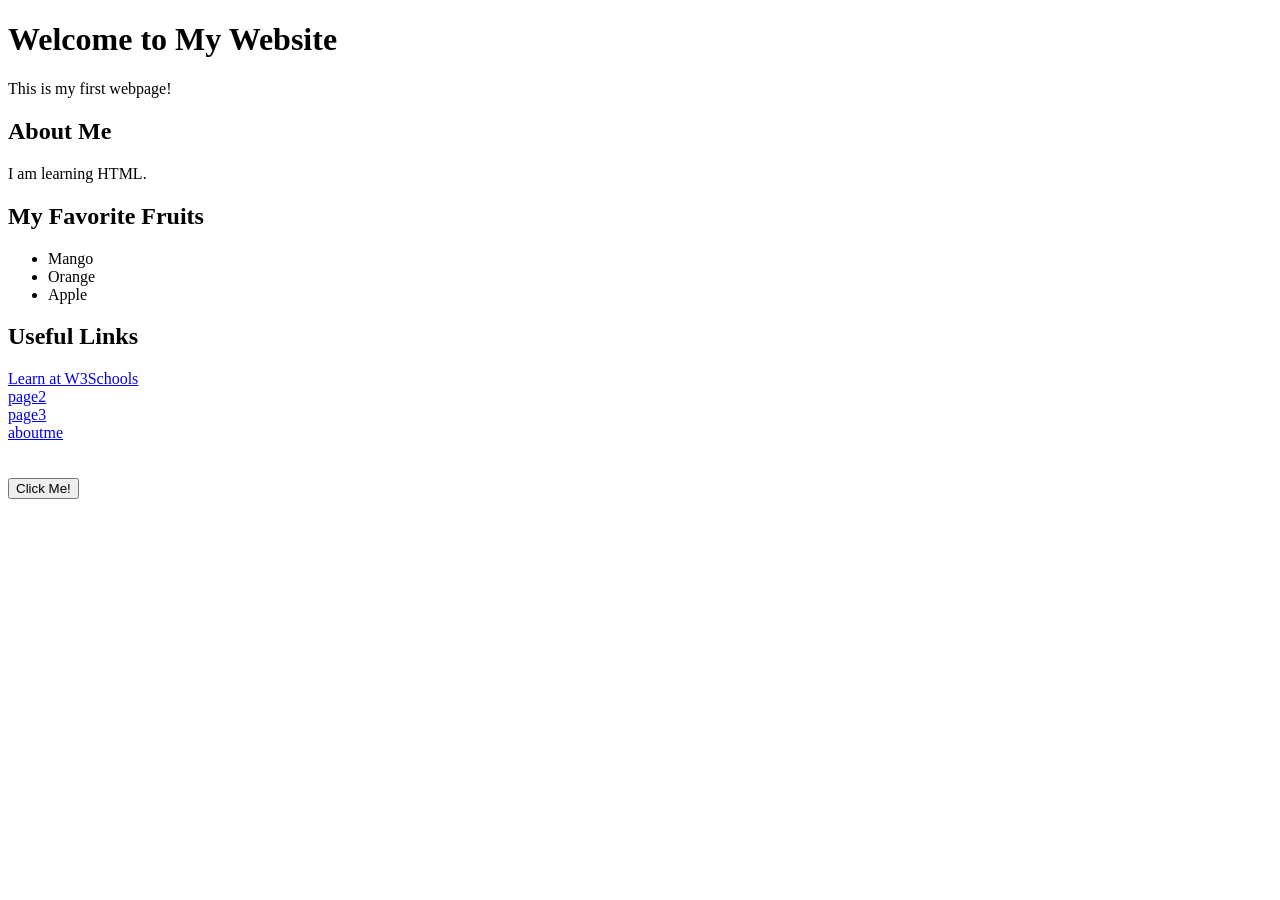
==== index.html @ ccda40fe "Create index.html" ====
<!DOCTYPE html>
<html>
<head>
    <meta charset="UTF-8">
    <title>Sasi's Note</title>
</head>
<body>
    <h1>Welcome to My Website</h1>
    <p>This is my first webpage!</p>
    
    <h2>About Me</h2>
    <p>I am learning HTML.</p>
    
    <h2>My Favorite Fruits</h2>
    <ul>
        <li>Mango</li>
        <li>Orange</li>
        <li>Apple</li>
    </ul>
    
    <h2>Useful Links</h2>
    <a href="https://www.w3schools.com">Learn at W3Schools</a><br>
    <a href="page/basichtml2.html">page2</a><br>
    <a href="basichtml3.html">page3</a><br>
    <a href="aboutme.html">aboutme</a><br>
    <br><br>
    <button>Click Me!</button>
</body>
</html>
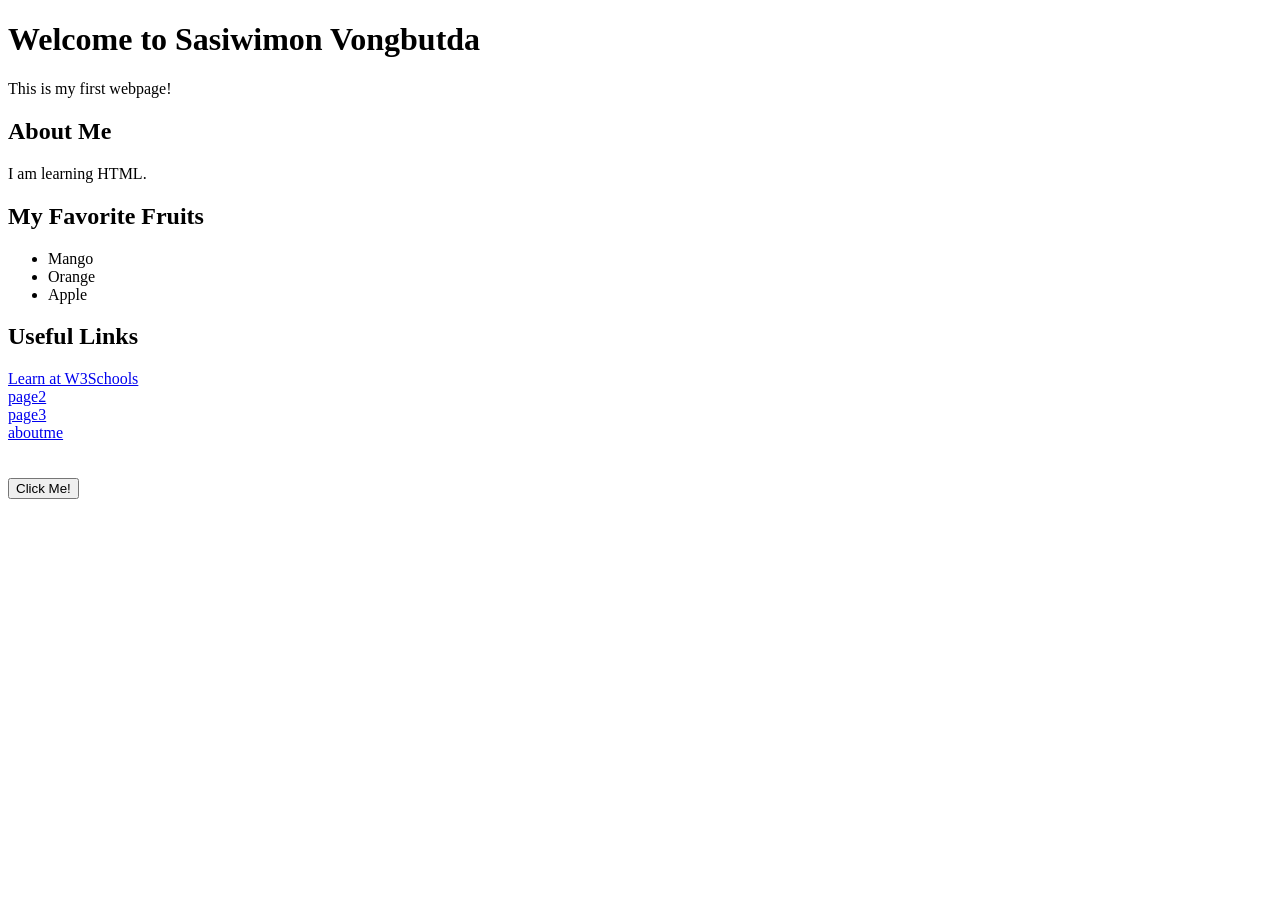
==== commit e938aef0: "edit h1" ====
--- a/index.html
+++ b/index.html
@@ -5,7 +5,7 @@
     <title>Sasi's Note</title>
 </head>
 <body>
-    <h1>Welcome to My Website</h1>
+    <h1>Welcome to Sasiwimon Vongbutda</h1>
     <p>This is my first webpage!</p>
     
     <h2>About Me</h2>
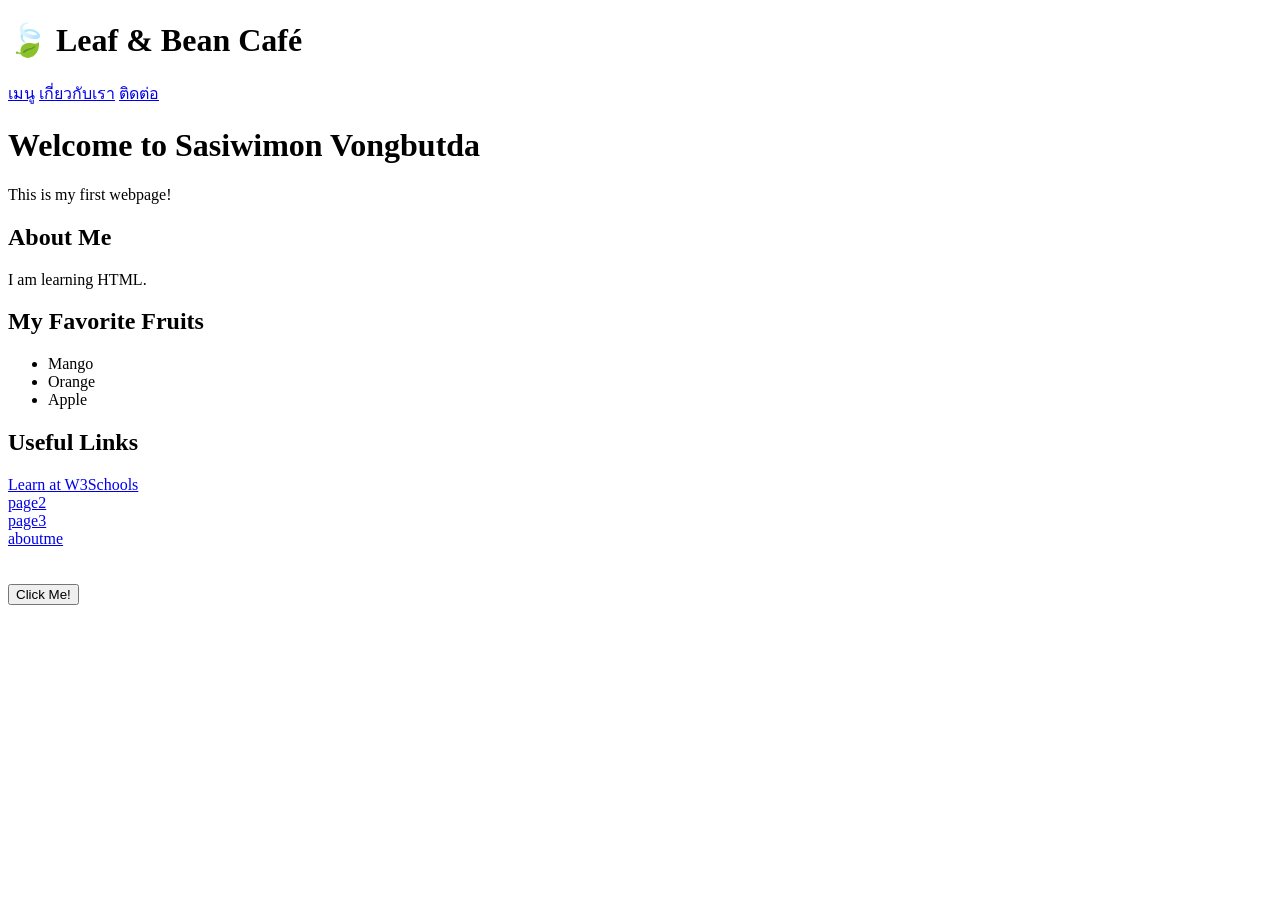
==== commit d030d240: "add header" ====
--- a/index.html
+++ b/index.html
@@ -2,9 +2,17 @@
 <html>
 <head>
     <meta charset="UTF-8">
-    <title>Sasi's Note</title>
+    <title>Leaf & Bean Café</title>
 </head>
 <body>
+    <header>
+        <h1>🍃 Leaf & Bean Café</h1>
+    <nav>
+        <a href="#menu">เมนู</a>
+        <a href="#about">เกี่ยวกับเรา</a>
+        <a href="#contact">ติดต่อ</a>
+    </nav>
+    </header>
     <h1>Welcome to Sasiwimon Vongbutda</h1>
     <p>This is my first webpage!</p>
     
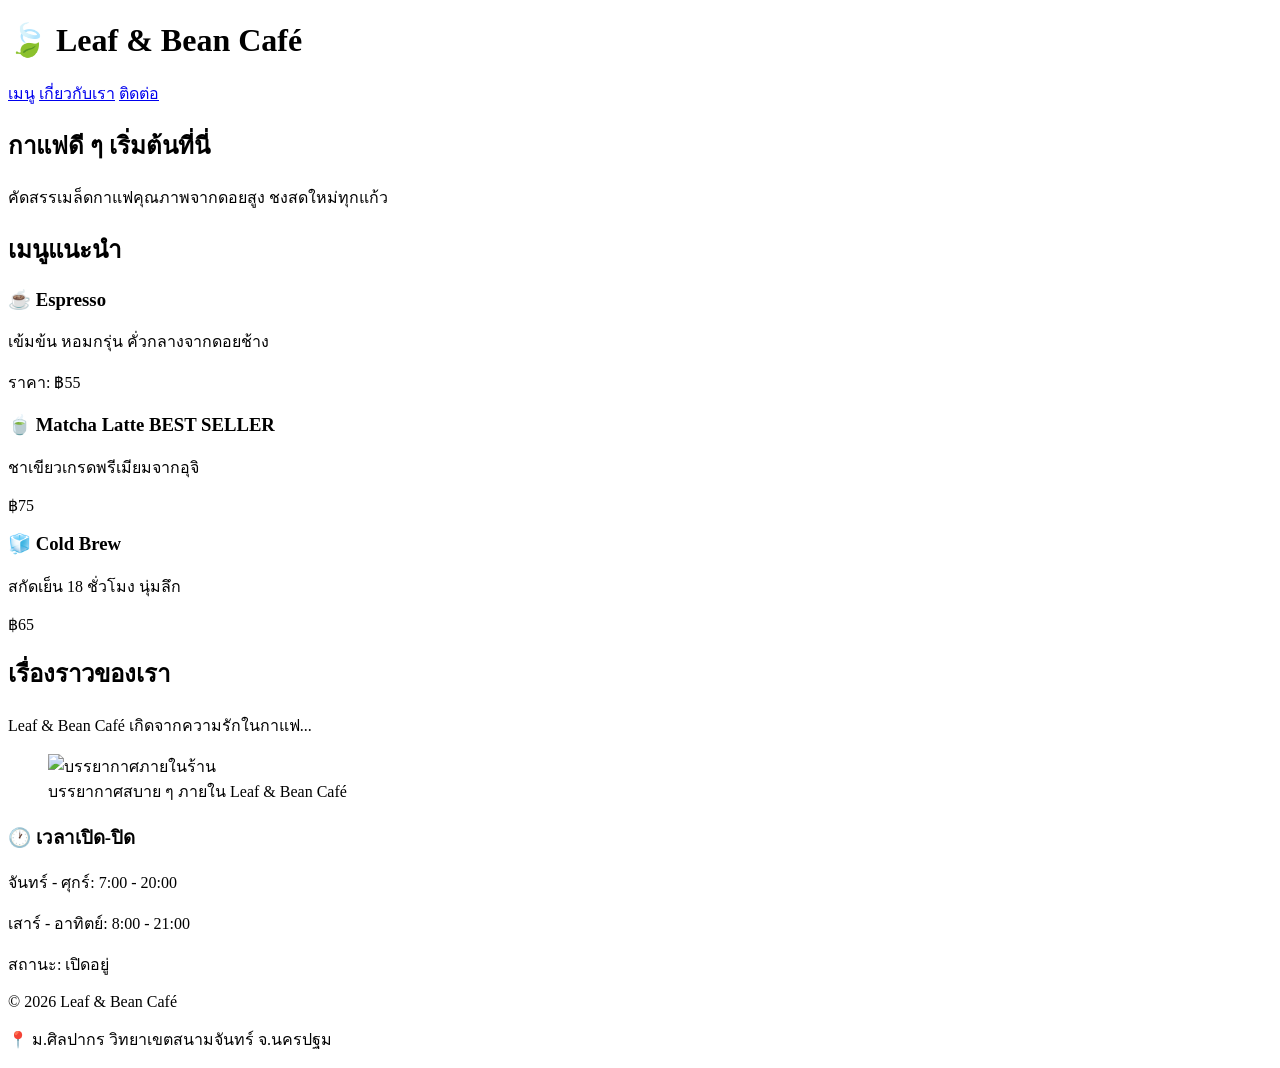
==== commit 05cd5f59: "new layout" ====
--- a/index.html
+++ b/index.html
@@ -8,30 +8,65 @@
     <header>
         <h1>🍃 Leaf & Bean Café</h1>
     <nav>
-        <a href="#menu">เมนู</a>
+        <a href="#drinkmenu">เมนู</a>
         <a href="#about">เกี่ยวกับเรา</a>
         <a href="#contact">ติดต่อ</a>
     </nav>
     </header>
-    <h1>Welcome to Sasiwimon Vongbutda</h1>
-    <p>This is my first webpage!</p>
-    
-    <h2>About Me</h2>
-    <p>I am learning HTML.</p>
-    
-    <h2>My Favorite Fruits</h2>
-    <ul>
-        <li>Mango</li>
-        <li>Orange</li>
-        <li>Apple</li>
-    </ul>
-    
-    <h2>Useful Links</h2>
-    <a href="https://www.w3schools.com">Learn at W3Schools</a><br>
-    <a href="page/basichtml2.html">page2</a><br>
-    <a href="basichtml3.html">page3</a><br>
-    <a href="aboutme.html">aboutme</a><br>
-    <br><br>
-    <button>Click Me!</button>
+    <main>
+    <!-- ส่วน Hero -->
+    <section>
+        <h2>กาแฟดี ๆ เริ่มต้นที่นี่</h2>
+        <p>คัดสรรเมล็ดกาแฟคุณภาพจากดอยสูง ชงสดใหม่ทุกแก้ว</p>
+    </section>
+
+    <!-- ส่วนเมนู -->
+    <section id = "drinkmenu">
+        <h2>เมนูแนะนำ</h2>
+        <!-- จะเพิ่มการ์ดเมนูใน Section 2 -->
+         <!-- div ครอบเมนูทั้งหมด — เตรียมจัดเป็น Grid ใน CSS -->
+<div class="menu-grid">
+    <!-- การ์ดเมนูที่ 1 -->
+    <div class="card">
+        <h3 class="card-title">☕ Espresso</h3>
+        <p class="card-desc">เข้มข้น หอมกรุ่น คั่วกลางจากดอยช้าง</p>
+        <p class="price">ราคา: <span>฿55</span></p>
+    </div>
+    <!-- การ์ดที่ 2 -->
+    <div class="card">
+        <h3 class="card-title">🍵 Matcha Latte <span>BEST SELLER</span></h3>
+        <p class="card-desc">ชาเขียวเกรดพรีเมียมจากอุจิ</p>
+        <p class="price">฿75</p>
+    </div>
+    <!-- การ์ดที่ 3 -->
+    <div class="card">
+        <h3 class="card-title">🧊 Cold Brew</h3>
+        <p class="card-desc">สกัดเย็น 18 ชั่วโมง นุ่มลึก</p>
+        <p class="price">฿65</p>
+    </div>
+</div>
+    </section>
+
+    <!-- เรื่องราวร้าน — เนื้อหาอิสระ ใช้ <article> -->
+    <article id = "about">
+        <h2>เรื่องราวของเรา</h2>
+        <p>Leaf & Bean Café เกิดจากความรักในกาแฟ...</p>
+        <figure>
+            <img src="cafe-interior.jpg" alt="บรรยากาศภายในร้าน">
+            <figcaption>บรรยากาศสบาย ๆ ภายใน Leaf & Bean Café</figcaption>
+        </figure>
+    </article>
+</main>
+<aside>
+    <h3>🕐 เวลาเปิด-ปิด</h3>
+    <p>จันทร์ - ศุกร์: 7:00 - 20:00</p>
+    <p>เสาร์ - อาทิตย์: 8:00 - 21:00</p>
+    <p>สถานะ: <span>เปิดอยู่</span></p>
+</aside>
+
+<footer id = "contact">
+    <p>&copy; 2026 Leaf & Bean Café</p>
+    <p>📍 ม.ศิลปากร วิทยาเขตสนามจันทร์ จ.นครปฐม</p>
+</footer>
 </body>
 </html>
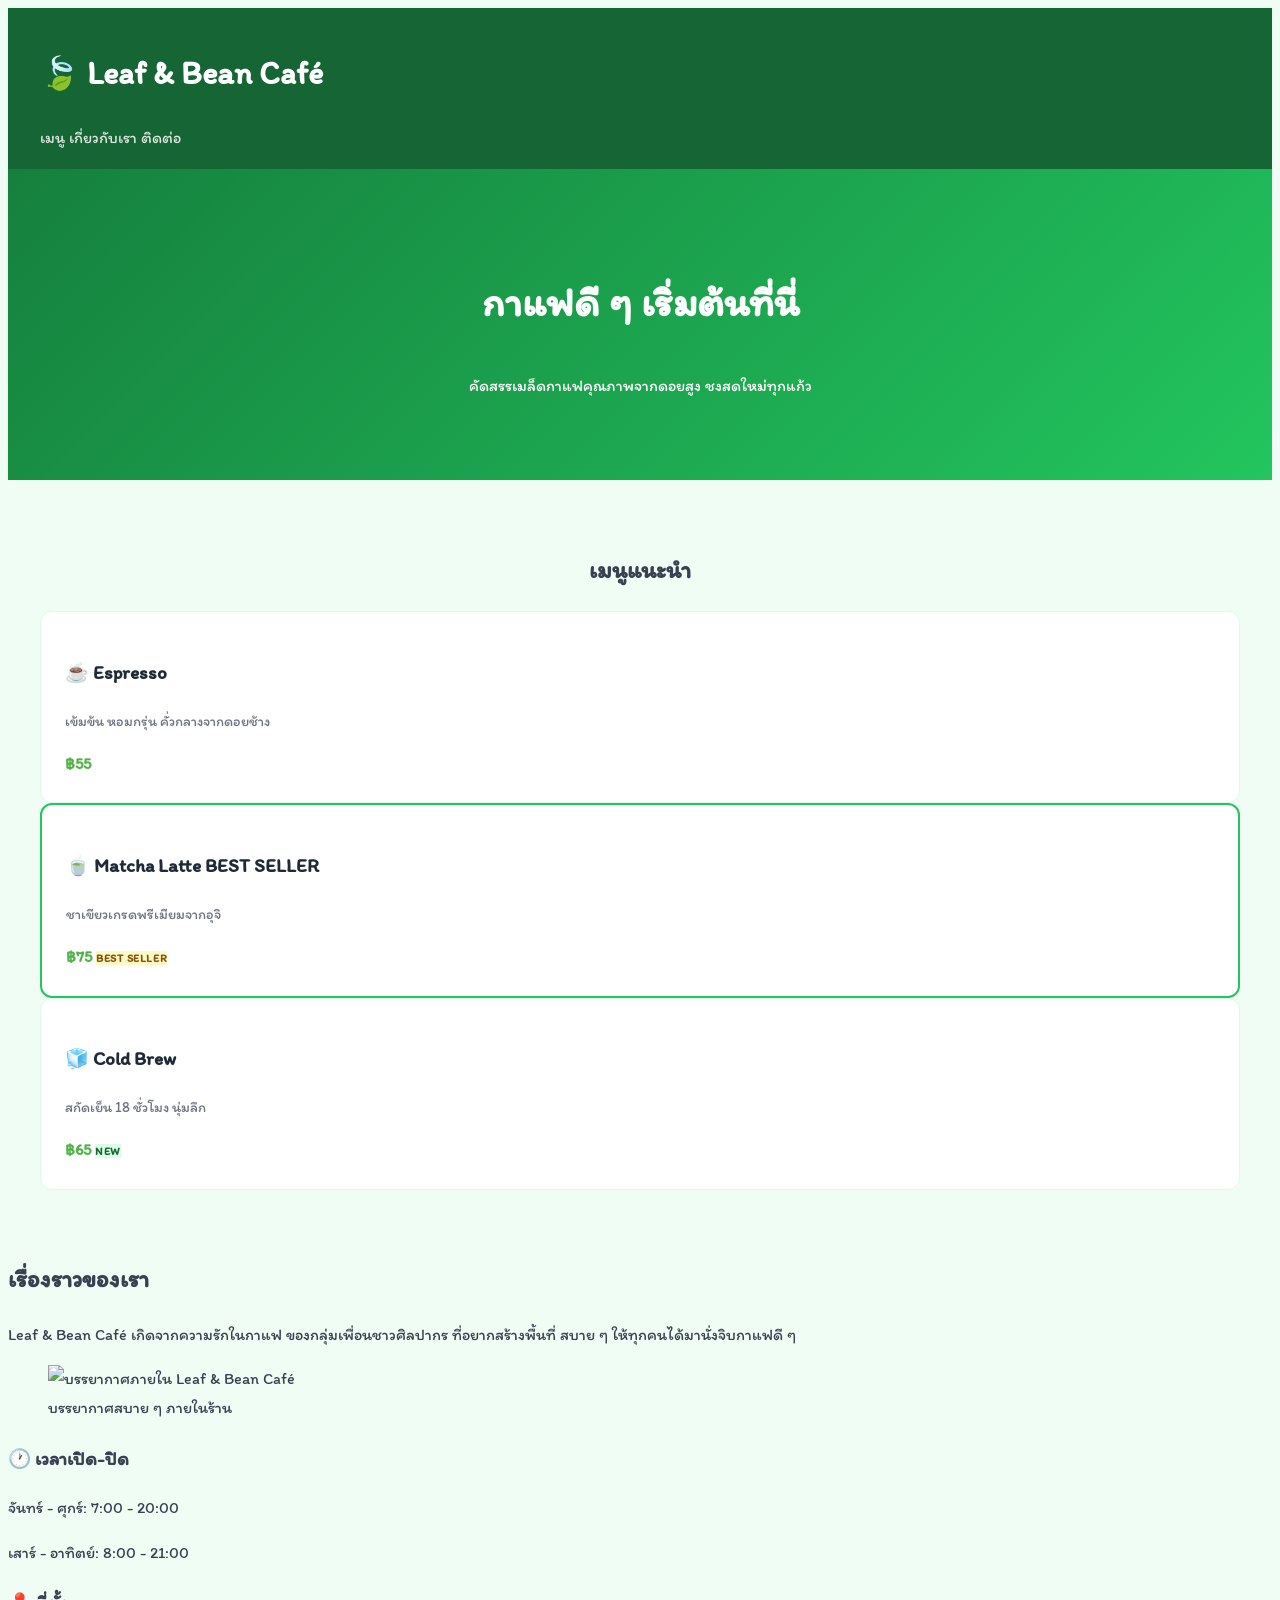
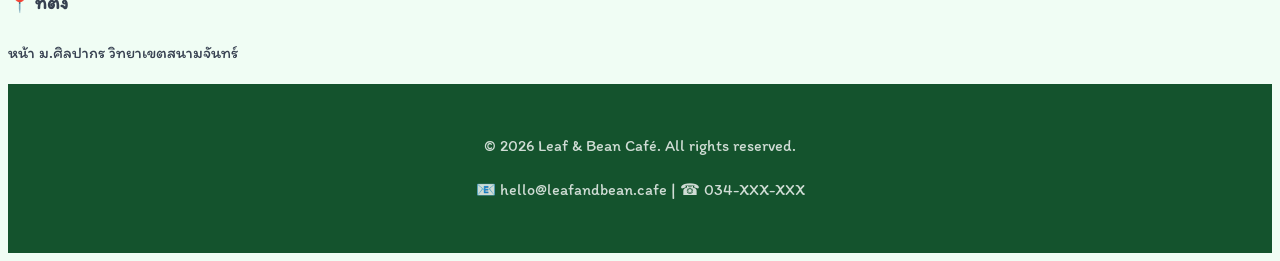
==== commit 84d10c3e: "add css" ====
--- a/index.html
+++ b/index.html
@@ -2,27 +2,33 @@
 <html>
 <head>
     <meta charset="UTF-8">
+    <meta name="viewport" content="width=device-width, initial-scale=1.0">
+    <link rel="preconnect" href="https://fonts.googleapis.com">
+    <link rel="preconnect" href="https://fonts.gstatic.com" crossorigin>
+    <link href="https://fonts.googleapis.com/css2?family=Itim&display=swap" rel="stylesheet">
     <title>Leaf & Bean Café</title>
+    <link rel="stylesheet" href="CSS/Style.css">
+    
 </head>
 <body>
-    <header>
-        <h1>🍃 Leaf & Bean Café</h1>
-    <nav>
-        <a href="#drinkmenu">เมนู</a>
-        <a href="#about">เกี่ยวกับเรา</a>
-        <a href="#contact">ติดต่อ</a>
-    </nav>
+    <header class="site-header" id="top">
+        <h1 class="logo">🍃 Leaf & Bean Café</h1>
+        <nav class="main-nav">
+            <a href="#drinkmenu">เมนู</a>
+            <a href="#about">เกี่ยวกับเรา</a>
+            <a href="#contact">ติดต่อ</a>
+        </nav>
     </header>
     <main>
     <!-- ส่วน Hero -->
-    <section>
+    <section class="hero-section">
         <h2>กาแฟดี ๆ เริ่มต้นที่นี่</h2>
         <p>คัดสรรเมล็ดกาแฟคุณภาพจากดอยสูง ชงสดใหม่ทุกแก้ว</p>
     </section>
 
     <!-- ส่วนเมนู -->
-    <section id = "drinkmenu">
-        <h2>เมนูแนะนำ</h2>
+    <section id = "menu">
+        <h2 class="reccommend-section h2">เมนูแนะนำ</h2>
         <!-- จะเพิ่มการ์ดเมนูใน Section 2 -->
          <!-- div ครอบเมนูทั้งหมด — เตรียมจัดเป็น Grid ใน CSS -->
 <div class="menu-grid">
@@ -30,43 +36,50 @@
     <div class="card">
         <h3 class="card-title">☕ Espresso</h3>
         <p class="card-desc">เข้มข้น หอมกรุ่น คั่วกลางจากดอยช้าง</p>
-        <p class="price">ราคา: <span>฿55</span></p>
+        <span class="price">฿55</span>
     </div>
     <!-- การ์ดที่ 2 -->
-    <div class="card">
+    <div class="card featured">
         <h3 class="card-title">🍵 Matcha Latte <span>BEST SELLER</span></h3>
         <p class="card-desc">ชาเขียวเกรดพรีเมียมจากอุจิ</p>
-        <p class="price">฿75</p>
+        <span class="price">฿75</span>
+        <span class="badge bestseller">BEST SELLER</span>
     </div>
     <!-- การ์ดที่ 3 -->
     <div class="card">
         <h3 class="card-title">🧊 Cold Brew</h3>
         <p class="card-desc">สกัดเย็น 18 ชั่วโมง นุ่มลึก</p>
-        <p class="price">฿65</p>
+        <span class="price">฿65</span>
+        <span class="badge new">NEW</span>
     </div>
 </div>
     </section>
 
-    <!-- เรื่องราวร้าน — เนื้อหาอิสระ ใช้ <article> -->
-    <article id = "about">
-        <h2>เรื่องราวของเรา</h2>
-        <p>Leaf & Bean Café เกิดจากความรักในกาแฟ...</p>
-        <figure>
-            <img src="cafe-interior.jpg" alt="บรรยากาศภายในร้าน">
-            <figcaption>บรรยากาศสบาย ๆ ภายใน Leaf & Bean Café</figcaption>
-        </figure>
-    </article>
-</main>
-<aside>
-    <h3>🕐 เวลาเปิด-ปิด</h3>
-    <p>จันทร์ - ศุกร์: 7:00 - 20:00</p>
-    <p>เสาร์ - อาทิตย์: 8:00 - 21:00</p>
-    <p>สถานะ: <span>เปิดอยู่</span></p>
-</aside>
+    <div class="content-wrapper">
+            <article id="about">
+                <h2 class="section-title">เรื่องราวของเรา</h2>
+                <p>Leaf & Bean Café เกิดจากความรักในกาแฟ
+                ของกลุ่มเพื่อนชาวศิลปากร ที่อยากสร้างพื้นที่
+                สบาย ๆ ให้ทุกคนได้มานั่งจิบกาแฟดี ๆ</p>
+                <figure>
+                    <img src="cafe-interior.jpg"
+                         alt="บรรยากาศภายใน Leaf & Bean Café">
+                    <figcaption>บรรยากาศสบาย ๆ ภายในร้าน</figcaption>
+                </figure>
+            </article>
 
-<footer id = "contact">
-    <p>&copy; 2026 Leaf & Bean Café</p>
-    <p>📍 ม.ศิลปากร วิทยาเขตสนามจันทร์ จ.นครปฐม</p>
-</footer>
+            <aside class="sidebar">
+                <h3>🕐 เวลาเปิด-ปิด</h3>
+                <p>จันทร์ - ศุกร์: 7:00 - 20:00</p>
+                <p>เสาร์ - อาทิตย์: 8:00 - 21:00</p>
+                <h3>📍 ที่ตั้ง</h3>
+                <p>หน้า ม.ศิลปากร วิทยาเขตสนามจันทร์</p>
+            </aside>
+        </div>
+    </main>
+ <footer class="site-footer" id="contact">
+        <p>&copy; 2026 Leaf & Bean Café. All rights reserved.</p>
+        <p>📧 hello@leafandbean.cafe | ☎ 034-XXX-XXX</p>
+    </footer>
 </body>
 </html>
--- a/CSS/Style.css
+++ b/CSS/Style.css
@@ -0,0 +1,96 @@
+body {
+    background-color: #f0fdf4;
+}
+body {
+    font-family: "Itim", cursive;
+    font-size: 16px;
+    line-height: 1.8;
+    color: #374151;
+    background-color: #f0fdf4;
+}
+
+.logo {
+    color: #ffffff;
+    font-size: 2rem;
+}
+.price {
+    color: #4fb345;
+    font-weight: bold;
+}
+.bestseller {
+    background-color: #fef9c3; /* เหลืองอ่อน */
+    color: #854d0e;            /* น้ำตาลทอง */
+}
+.new {
+    background-color: #dcfce7; /* เขียวอ่อน */
+    color: #166534;            /* เขียวเข้ม */
+}
+.hero-section h2 {
+    font-size: 2.5rem;
+    font-weight: 700;
+    text-align: center;
+}
+.reccommend-section{
+    text-align: center;
+}
+.hero-section {
+    background: linear-gradient(
+        135deg,
+        #15803d,         /* เขียวเข้ม */
+        #22c55e          /* เขียวสด */
+    );
+    color: white;
+    text-align: center;
+    padding: 4rem 2rem;
+}
+.site-header {
+    background-color: #166534;
+    color: white;
+    padding: 1rem 2rem;
+}
+#menu {
+    background-color: #f0fdf4;
+    padding: 3rem 2rem;
+}
+.site-footer {
+    background-color: #14532d;
+    color: rgba(255, 255, 255, 0.8);   /* ขาว 80% */
+    text-align: center;
+    padding: 2rem;
+}
+.main-nav a {
+    color: rgba(255, 255, 255, 0.85);
+    text-decoration: none;
+    font-weight: 500;
+}
+.main-nav a:hover {
+    color: rgba(255, 255, 255, 0.85);
+    text-decoration: underline;
+}
+
+/* Badge text */
+.badge {
+    font-size: 0.7rem;
+    font-weight: 600;
+    text-transform: uppercase;   /* ตัวพิมพ์ใหญ่ */
+    letter-spacing: 0.05em;
+}
+/* ── Cards ── */
+.card {
+    background: white;
+    border: 1px solid #dcfce7;
+    border-radius: 12px;
+    padding: 1.5rem;
+}
+.card.featured {
+    border: 2px solid #22c55e;
+}
+.card-title {
+    font-size: 1.2rem;
+    font-weight: 600;
+    color: #1f2937;
+}
+.card-desc {
+    color: #6b7280;
+    font-size: 0.9rem;
+}
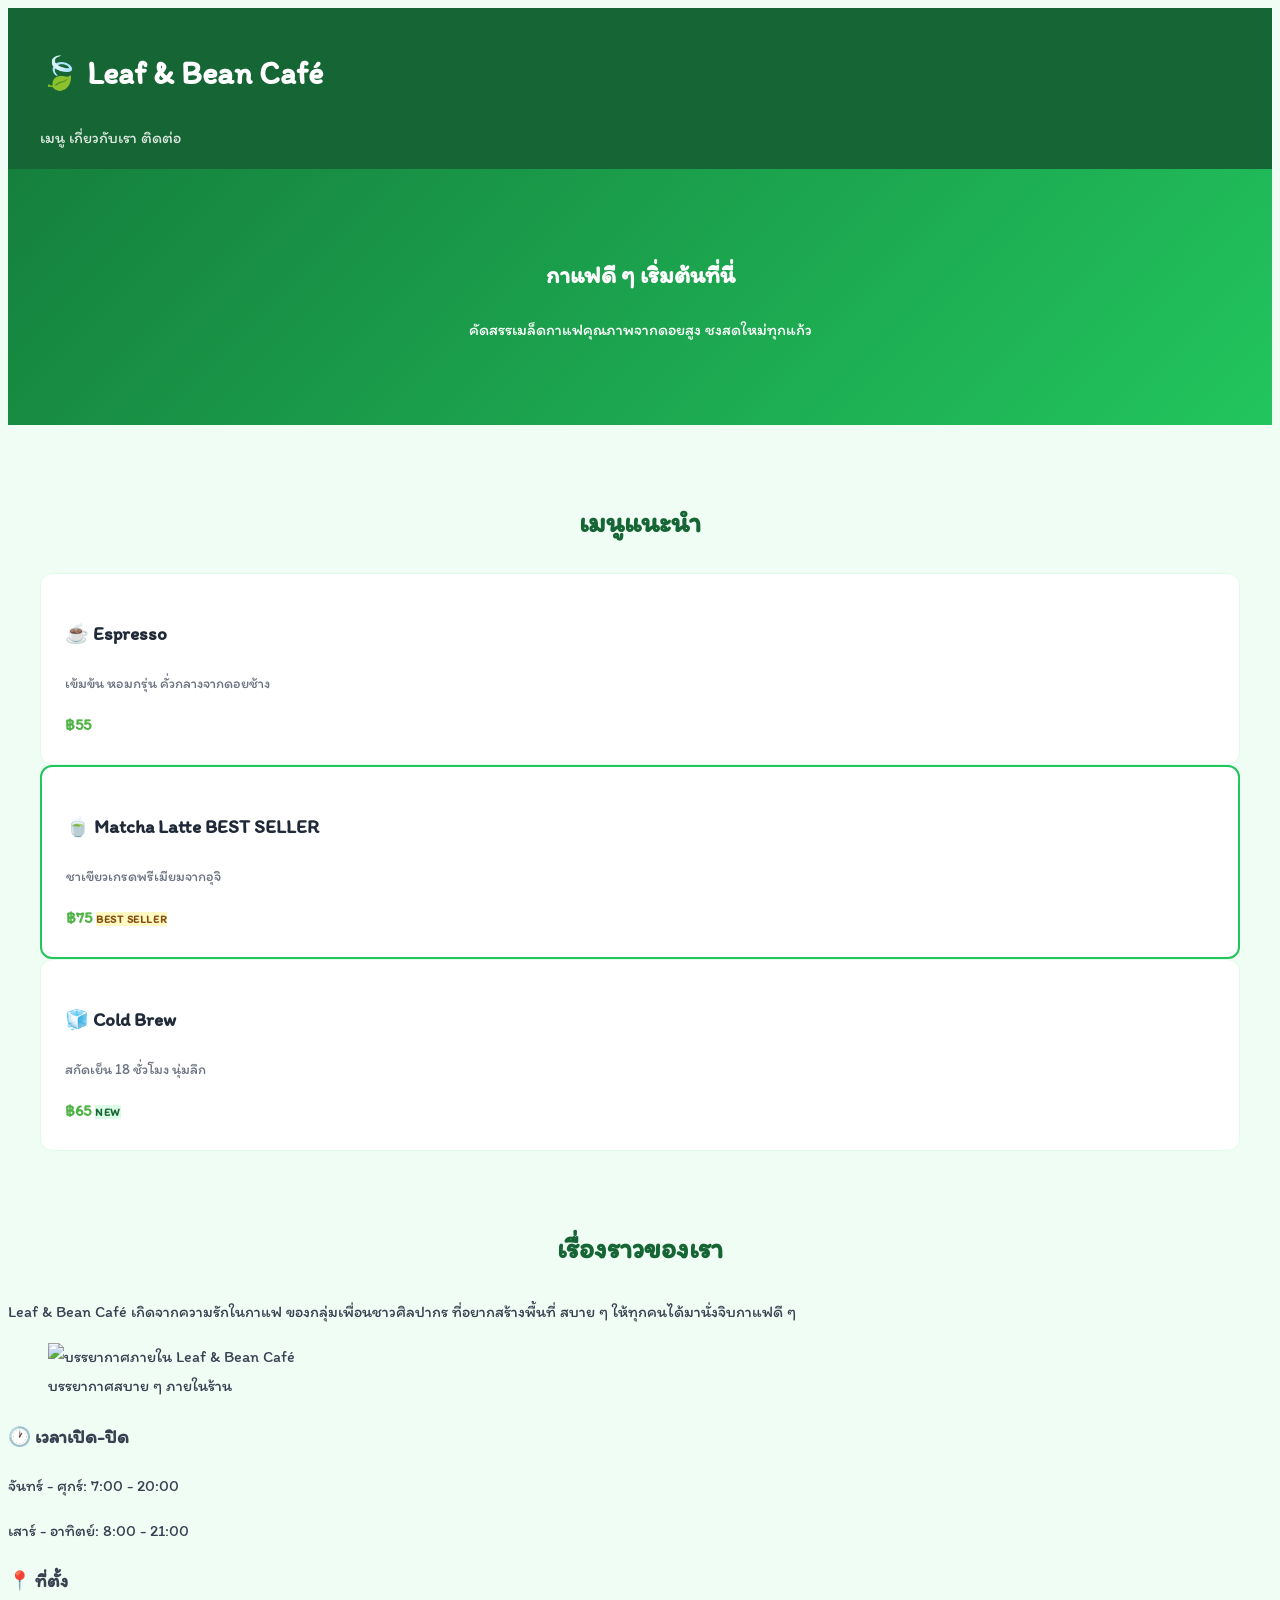
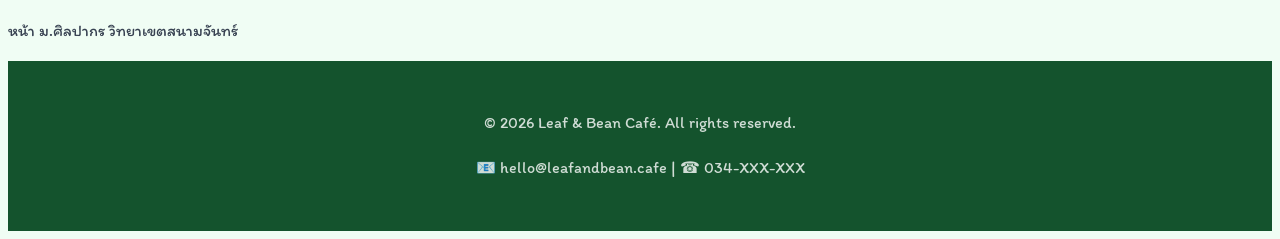
==== commit a387357f: "edit title" ====
--- a/index.html
+++ b/index.html
@@ -28,7 +28,7 @@
 
     <!-- ส่วนเมนู -->
     <section id = "menu">
-        <h2 class="reccommend-section h2">เมนูแนะนำ</h2>
+        <h2 class="section-title">เมนูแนะนำ</h2>
         <!-- จะเพิ่มการ์ดเมนูใน Section 2 -->
          <!-- div ครอบเมนูทั้งหมด — เตรียมจัดเป็น Grid ใน CSS -->
 <div class="menu-grid">
--- a/CSS/Style.css
+++ b/CSS/Style.css
@@ -25,11 +25,11 @@
     background-color: #dcfce7; /* เขียวอ่อน */
     color: #166534;            /* เขียวเข้ม */
 }
-.hero-section h2 {
+/* .hero-section h2 {
     font-size: 2.5rem;
     font-weight: 700;
     text-align: center;
-}
+} */
 .reccommend-section{
     text-align: center;
 }
@@ -93,4 +93,10 @@
 .card-desc {
     color: #6b7280;
     font-size: 0.9rem;
-}+}
+.section-title {
+    font-size: 1.8rem;
+    font-weight: 700;
+    color: #166534;
+    text-align: center;
+}
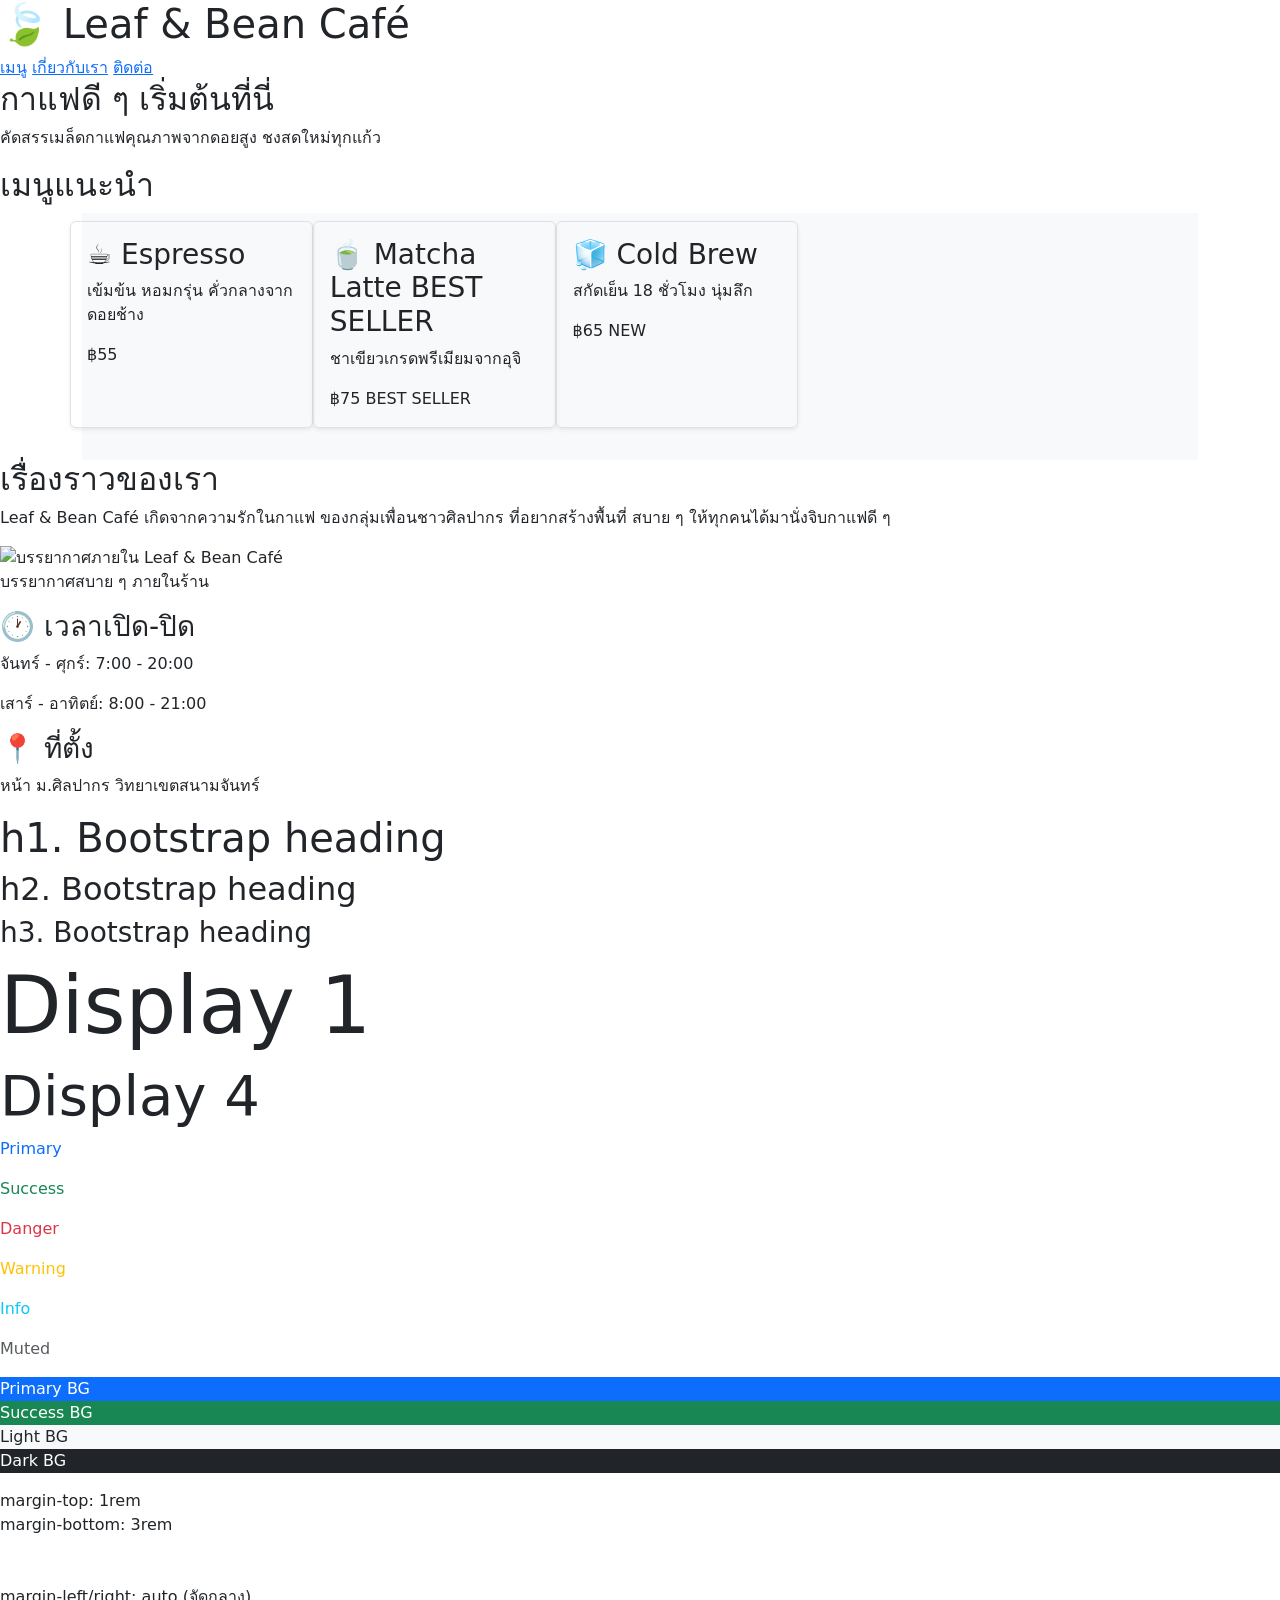
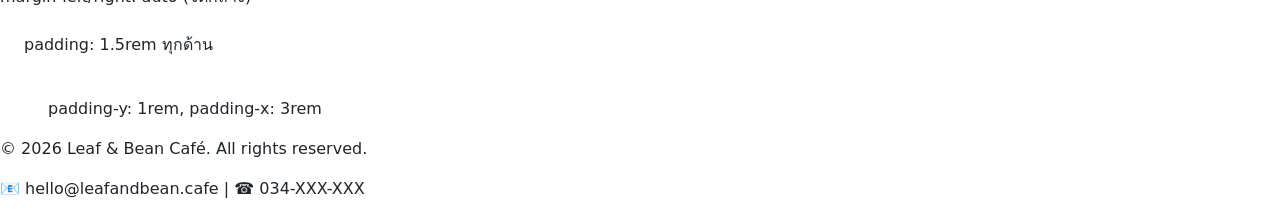
==== commit 1f8bc6ac: "edit mybt" ====
--- a/index.html
+++ b/index.html
@@ -1,17 +1,21 @@
 <!DOCTYPE html>
 <html>
+
 <head>
     <meta charset="UTF-8">
     <meta name="viewport" content="width=device-width, initial-scale=1.0">
-    <link rel="preconnect" href="https://fonts.googleapis.com">
+    <!-- <link rel="preconnect" href="https://fonts.googleapis.com">
     <link rel="preconnect" href="https://fonts.gstatic.com" crossorigin>
-    <link href="https://fonts.googleapis.com/css2?family=Itim&display=swap" rel="stylesheet">
+    <link href="https://fonts.googleapis.com/css2?family=Itim&display=swap" rel="stylesheet"> -->
     <title>Leaf & Bean Café</title>
-    <link rel="stylesheet" href="CSS/Style.css">
-    
+    <!-- <link rel="stylesheet" href="CSS/Style.css"> -->
+    <link href="https://cdn.jsdelivr.net/npm/bootstrap@5.3.8/dist/css/bootstrap.min.css" rel="stylesheet"
+        integrity="sha384-sRIl4kxILFvY47J16cr9ZwB07vP4J8+LH7qKQnuqkuIAvNWLzeN8tE5YBujZqJLB" crossorigin="anonymous">
+
 </head>
+
 <body>
-    <header class="site-header" id="top">
+    <header id="top">
         <h1 class="logo">🍃 Leaf & Bean Café</h1>
         <nav class="main-nav">
             <a href="#drinkmenu">เมนู</a>
@@ -20,66 +24,111 @@
         </nav>
     </header>
     <main>
-    <!-- ส่วน Hero -->
-    <section class="hero-section">
-        <h2>กาแฟดี ๆ เริ่มต้นที่นี่</h2>
-        <p>คัดสรรเมล็ดกาแฟคุณภาพจากดอยสูง ชงสดใหม่ทุกแก้ว</p>
-    </section>
+        <!-- ส่วน Hero -->
+        <section>
+            <h2>กาแฟดี ๆ เริ่มต้นที่นี่</h2>
+            <p>คัดสรรเมล็ดกาแฟคุณภาพจากดอยสูง ชงสดใหม่ทุกแก้ว</p>
+        </section>
+        <!-- <div class="container">
+            <div class="row">
+                <div class="col-4">คอลัมน์ 1 (4/12)</div>
+                <div class="col-4">คอลัมน์ 2 (4/12)</div>
+                <div class="col-4">คอลัมน์ 3 (4/12)</div>
+            </div> -->
+        </div>
+        <!-- ส่วนเมนู -->
+        <section id="menu">
+            <h2>เมนูแนะนำ</h2>
+            <!-- จะเพิ่มการ์ดเมนูใน Section 2 -->
+            <!-- div ครอบเมนูทั้งหมด — เตรียมจัดเป็น Grid ใน CSS -->
+            <div class="container">
+                <nav class="navbar navbar-expand-lg bg-body-tertiary">
+                <div class="row">
+                    <!-- การ์ดเมนูที่ 1 -->
+                    <div class="col-12 col-md-6 col-lg-3 border p-3 mb-4 rounded shadow-sm">
+                        <h3>☕ Espresso</h3>
+                        <p>เข้มข้น หอมกรุ่น คั่วกลางจากดอยช้าง</p>
+                        <span class="price">฿55</span>
+                    </div>
+                    <!-- การ์ดที่ 2 -->
+                    <div class="col-12 col-md-6 col-lg-3 border p-3 mb-4 rounded shadow-sm">
+                        <h3>🍵 Matcha Latte <span>BEST SELLER</span></h3>
+                        <p>ชาเขียวเกรดพรีเมียมจากอุจิ</p>
+                        <span>฿75</span>
+                        <span>BEST SELLER</span>
+                    </div>
+                    <!-- การ์ดที่ 3 -->
+                    <div class="col-12 col-md-6 col-lg-3 border p-3 mb-4 rounded shadow-sm">
+                        <h3>🧊 Cold Brew</h3>
+                        <p>สกัดเย็น 18 ชั่วโมง นุ่มลึก</p>
+                        <span>฿65</span>
+                        <span>NEW</span>
+                    </div>
+                </div>
+                </nav>
+            </div>
 
-    <!-- ส่วนเมนู -->
-    <section id = "menu">
-        <h2 class="section-title">เมนูแนะนำ</h2>
-        <!-- จะเพิ่มการ์ดเมนูใน Section 2 -->
-         <!-- div ครอบเมนูทั้งหมด — เตรียมจัดเป็น Grid ใน CSS -->
-<div class="menu-grid">
-    <!-- การ์ดเมนูที่ 1 -->
-    <div class="card">
-        <h3 class="card-title">☕ Espresso</h3>
-        <p class="card-desc">เข้มข้น หอมกรุ่น คั่วกลางจากดอยช้าง</p>
-        <span class="price">฿55</span>
-    </div>
-    <!-- การ์ดที่ 2 -->
-    <div class="card featured">
-        <h3 class="card-title">🍵 Matcha Latte <span>BEST SELLER</span></h3>
-        <p class="card-desc">ชาเขียวเกรดพรีเมียมจากอุจิ</p>
-        <span class="price">฿75</span>
-        <span class="badge bestseller">BEST SELLER</span>
-    </div>
-    <!-- การ์ดที่ 3 -->
-    <div class="card">
-        <h3 class="card-title">🧊 Cold Brew</h3>
-        <p class="card-desc">สกัดเย็น 18 ชั่วโมง นุ่มลึก</p>
-        <span class="price">฿65</span>
-        <span class="badge new">NEW</span>
-    </div>
-</div>
-    </section>
+        </section>
 
-    <div class="content-wrapper">
+        <div>
             <article id="about">
-                <h2 class="section-title">เรื่องราวของเรา</h2>
+                <h2>เรื่องราวของเรา</h2>
                 <p>Leaf & Bean Café เกิดจากความรักในกาแฟ
-                ของกลุ่มเพื่อนชาวศิลปากร ที่อยากสร้างพื้นที่
-                สบาย ๆ ให้ทุกคนได้มานั่งจิบกาแฟดี ๆ</p>
+                    ของกลุ่มเพื่อนชาวศิลปากร ที่อยากสร้างพื้นที่
+                    สบาย ๆ ให้ทุกคนได้มานั่งจิบกาแฟดี ๆ</p>
                 <figure>
-                    <img src="cafe-interior.jpg"
-                         alt="บรรยากาศภายใน Leaf & Bean Café">
+                    <img src="cafe-interior.jpg" alt="บรรยากาศภายใน Leaf & Bean Café">
                     <figcaption>บรรยากาศสบาย ๆ ภายในร้าน</figcaption>
                 </figure>
             </article>
 
-            <aside class="sidebar">
+            <aside>
                 <h3>🕐 เวลาเปิด-ปิด</h3>
                 <p>จันทร์ - ศุกร์: 7:00 - 20:00</p>
                 <p>เสาร์ - อาทิตย์: 8:00 - 21:00</p>
                 <h3>📍 ที่ตั้ง</h3>
                 <p>หน้า ม.ศิลปากร วิทยาเขตสนามจันทร์</p>
             </aside>
+            <!-- Heading Classes -->
+            <p class="h1">h1. Bootstrap heading</p>
+            <p class="h2">h2. Bootstrap heading</p>
+            <p class="h3">h3. Bootstrap heading</p>
+
+            <!-- Display Headings (ใหญ่กว่าปกติ) -->
+            <h1 class="display-1">Display 1</h1>
+            <h1 class="display-4">Display 4</h1>
         </div>
+        <!-- Text Colors -->
+        <p class="text-primary">Primary</p>
+        <p class="text-success">Success</p>
+        <p class="text-danger">Danger</p>
+        <p class="text-warning">Warning</p>
+        <p class="text-info">Info</p>
+        <p class="text-muted">Muted</p>
+
+        <!-- Background Colors -->
+        <div class="bg-primary text-white">Primary BG</div>
+        <div class="bg-success text-white">Success BG</div>
+        <div class="bg-light text-dark">Light BG</div>
+        <div class="bg-dark text-white">Dark BG</div>
+
+        <!-- Margin -->
+        <div class="mt-3">margin-top: 1rem</div>
+        <div class="mb-5">margin-bottom: 3rem</div>
+        <div class="mx-auto">margin-left/right: auto (จัดกลาง)</div>
+
+        <!-- Padding -->
+        <div class="p-4">padding: 1.5rem ทุกด้าน</div>
+        <div class="py-3 px-5">padding-y: 1rem, padding-x: 3rem</div>
     </main>
- <footer class="site-footer" id="contact">
+    <footer id="contact">
         <p>&copy; 2026 Leaf & Bean Café. All rights reserved.</p>
         <p>📧 hello@leafandbean.cafe | ☎ 034-XXX-XXX</p>
     </footer>
+    <script src="https://cdn.jsdelivr.net/npm/bootstrap@5.3.8/dist/js/bootstrap.bundle.min.js"
+        integrity="sha384-FKyoEForCGlyvwx9Hj09JcYn3nv7wiPVlz7YYwJrWVcXK/BmnVDxM+D2scQbITxI"
+        crossorigin="anonymous"></script>
+
 </body>
-</html>
+
+</html>
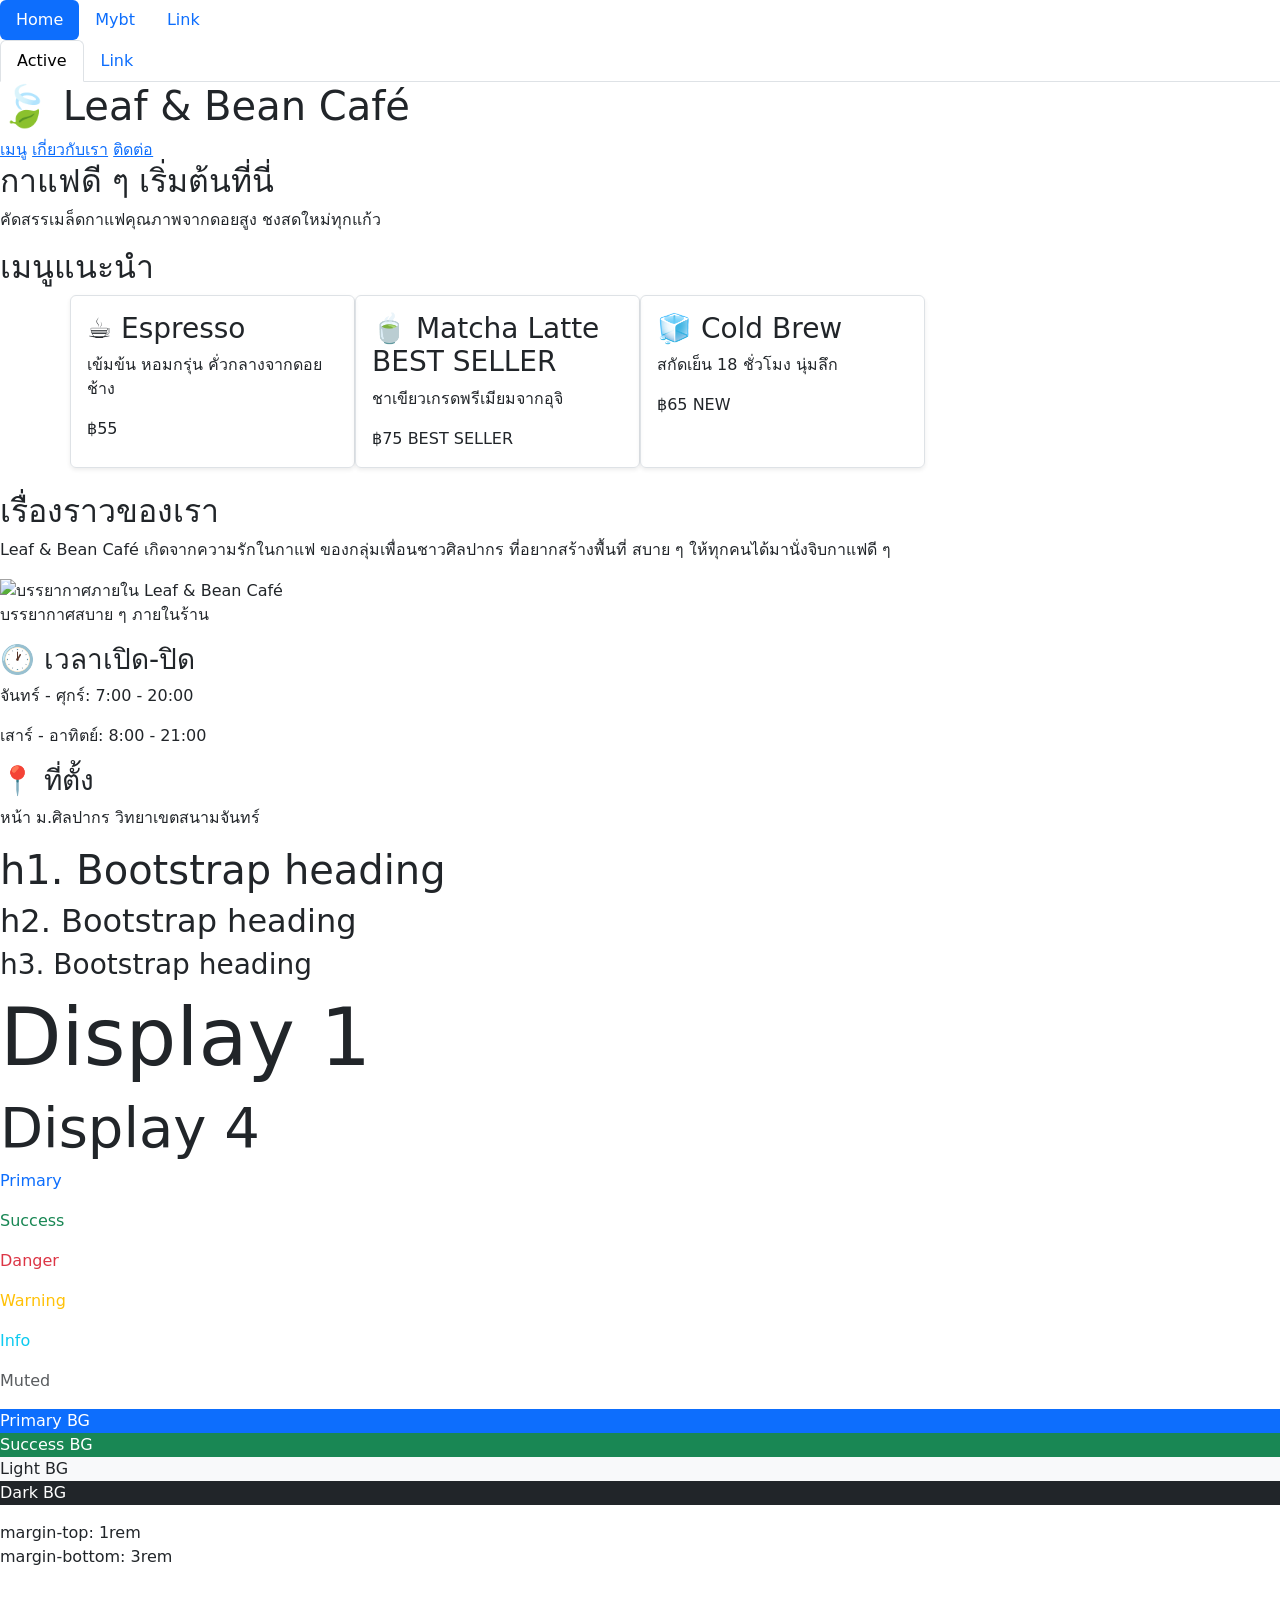
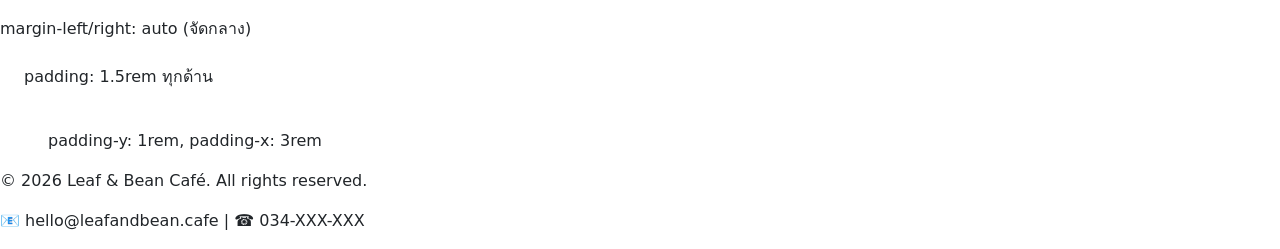
==== commit 27caff6a: "edit formcontrols" ====
--- a/index.html
+++ b/index.html
@@ -15,6 +15,28 @@
 </head>
 
 <body>
+    <!-- Nav Pills -->
+<ul class="nav nav-pills">
+    <li class="nav-item">
+        <a class="nav-link active" href="index.html">Home</a>
+    </li>
+    <li class="nav-item">
+        <a class="nav-link" href="mybt.html">Mybt</a>
+    </li>
+    <li class="nav-item">
+        <a class="nav-link" href="#">Link</a>
+    </li>
+</ul>
+
+<!-- Nav Tabs -->
+<ul class="nav nav-tabs">
+    <li class="nav-item">
+        <a class="nav-link active" href="#">Active</a>
+    </li>
+    <li class="nav-item">
+        <a class="nav-link" href="#">Link</a>
+    </li>
+</ul>
     <header id="top">
         <h1 class="logo">🍃 Leaf & Bean Café</h1>
         <nav class="main-nav">
@@ -42,7 +64,6 @@
             <!-- จะเพิ่มการ์ดเมนูใน Section 2 -->
             <!-- div ครอบเมนูทั้งหมด — เตรียมจัดเป็น Grid ใน CSS -->
             <div class="container">
-                <nav class="navbar navbar-expand-lg bg-body-tertiary">
                 <div class="row">
                     <!-- การ์ดเมนูที่ 1 -->
                     <div class="col-12 col-md-6 col-lg-3 border p-3 mb-4 rounded shadow-sm">
@@ -65,7 +86,6 @@
                         <span>NEW</span>
                     </div>
                 </div>
-                </nav>
             </div>
 
         </section>
